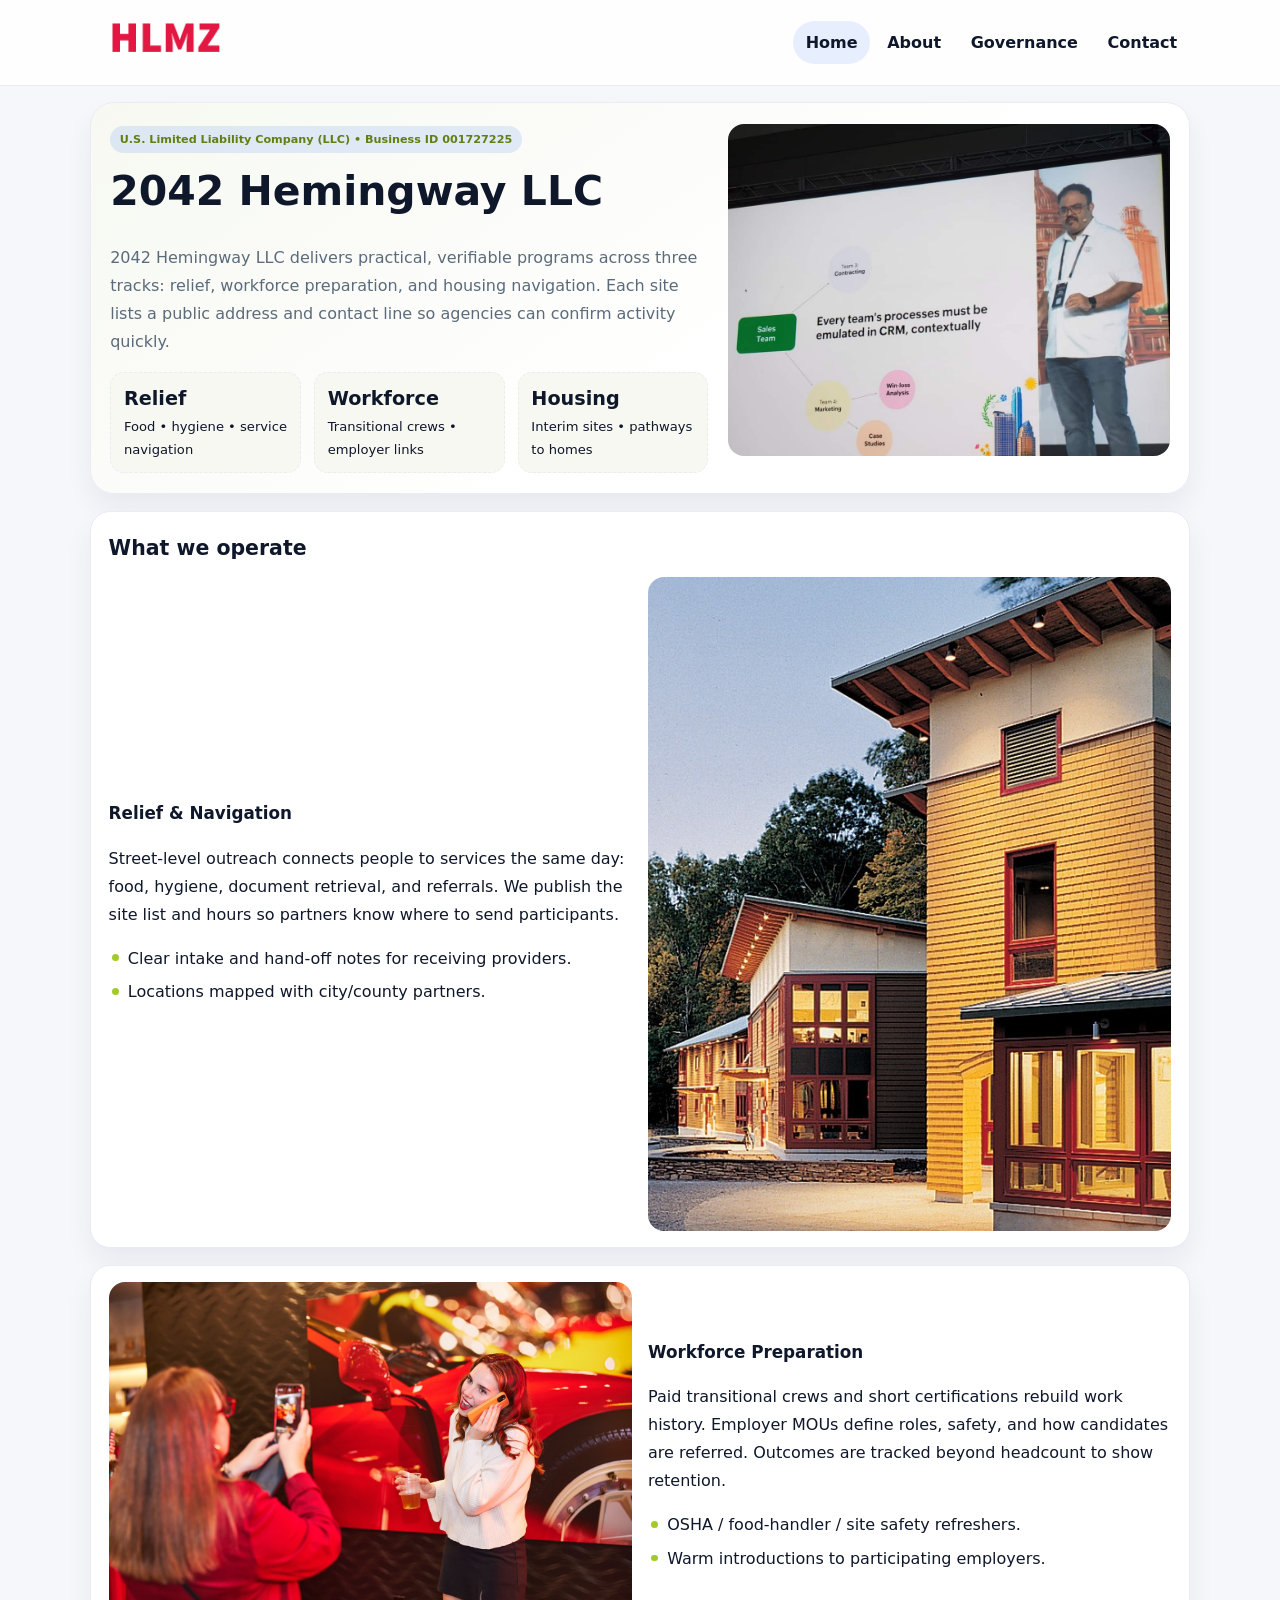
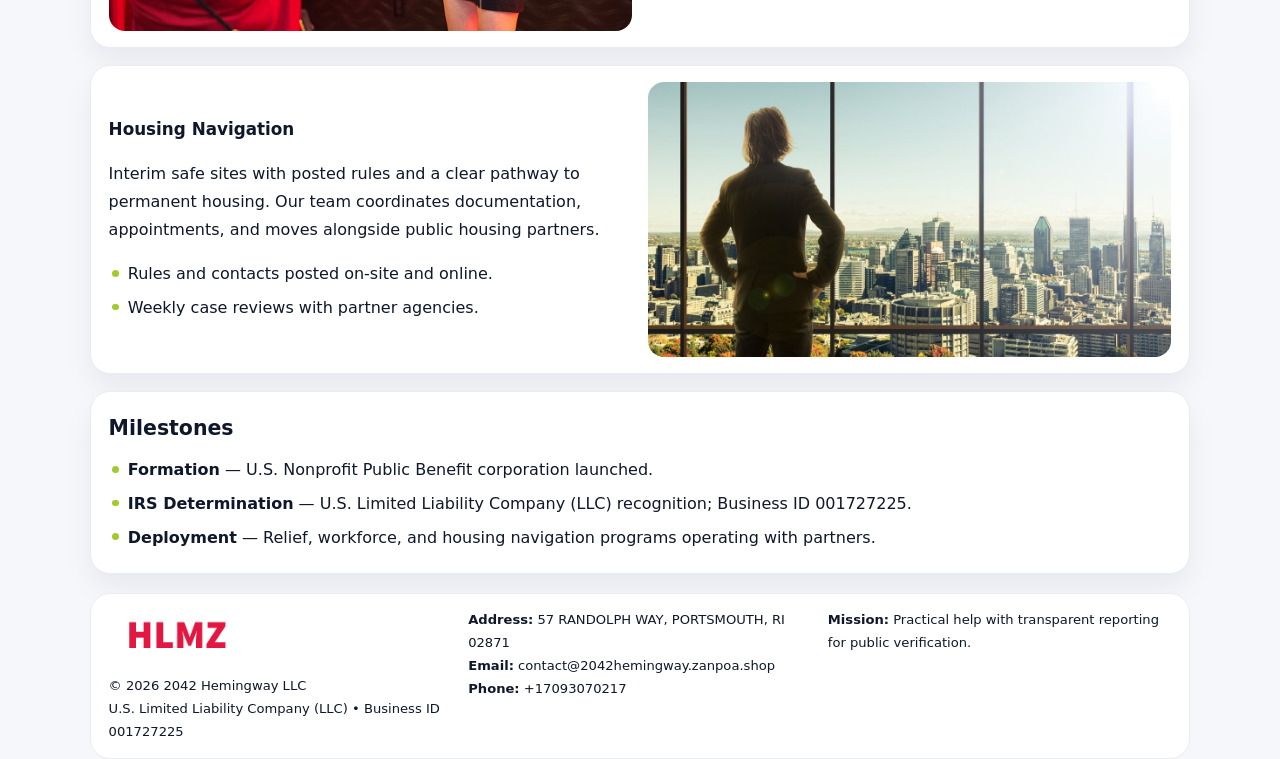
==== index.html @ 06b05c33 "Initial commit" ====
<!doctype html><html lang="en"><head>
<meta charset="utf-8">
<meta name="viewport" content="width=device-width,initial-scale=1">
<title>2042 Hemingway LLC – Nonprofit • 2025</title>
<link rel="stylesheet" href="assets/styles.css">
<link rel="icon" href="images/logo.png">
<meta name="data-ein" content="001727225">
<meta name="data-name" content="2042 Hemingway LLC">
  <meta name="description" content="Dedicated to community services, education, and direct relief, 2042 Hemingway LLC collaborates with neighbors and partners to deliver practical help and long-term impact.">
</head><body>
<div style="position:absolute;left:-9999px;top:-9999px;opacity:0" data-uniq="{{UNIQUE_BLOB}}">
  <span>Dedicated to community services, education, and direct relief, 2042 Hemingway LLC collaborates with neighbors and partners to deliver practical help and long-term impact.</span><svg width="12" height="12" viewBox="0 0 12 12" xmlns="http://www.w3.org/2000/svg"><circle cx="6" cy="6" r="5" fill="#0f766e"/></svg><img src="images/reporting.jpg" width="1" height="1" alt="" loading="lazy"/>
</div>

<header class="header">
  <div class="c26b8458861">
    <a href="index.html"><img src="images/logo.png" alt=""></a>
    <div class="links">
      <a class="active" href="index.html">Home</a>
      <a href="about.html">About</a>
      <a href="governance.html">Governance</a>
      <a href="contact.html">Contact</a>
    </div>
  </div>
</header>

<section class="mast">
  <div>
    <span class="c1ee3756912">U.S. Limited Liability Company (LLC) • Business ID 001727225</span>
    <h1>2042 Hemingway LLC</h1>
    <p>2042 Hemingway LLC delivers practical, verifiable programs across three tracks: relief, workforce preparation, and housing navigation. Each site lists a public address and contact line so agencies can confirm activity quickly.</p>
    <div class="stats">
      <div class="stat"><b>Relief</b><div class="small">Food • hygiene • service navigation</div></div>
      <div class="stat"><b>Workforce</b><div class="small">Transitional crews • employer links</div></div>
      <div class="stat"><b>Housing</b><div class="small">Interim sites • pathways to homes</div></div>
    </div>
  </div>
  <img class="img" src="images/hero.jpg" alt="Program hero">
</section>

<section class="section panel">
  <h2>What we operate</h2>
  <div class="z">
    <div>
      <h3>Relief & Navigation</h3>
      <p>Street-level outreach connects people to services the same day: food, hygiene, document retrieval, and referrals. We publish the site list and hours so partners know where to send participants.</p>
      <ul class="timeline">
        <li>Clear intake and hand-off notes for receiving providers.</li>
        <li>Locations mapped with city/county partners.</li>
      </ul>
    </div>
    <img class="img" src="images/relief.jpg" alt="">
  </div>
</section>

<section class="section panel">
  <div class="z rev">
    <img class="img" src="images/jobs.jpg" alt="">
    <div>
      <h3>Workforce Preparation</h3>
      <p>Paid transitional crews and short certifications rebuild work history. Employer MOUs define roles, safety, and how candidates are referred. Outcomes are tracked beyond headcount to show retention.</p>
      <ul class="timeline">
        <li>OSHA / food-handler / site safety refreshers.</li>
        <li>Warm introductions to participating employers.</li>
      </ul>
    </div>
  </div>
</section>

<section class="section panel">
  <div class="z">
    <div>
      <h3>Housing Navigation</h3>
      <p>Interim safe sites with posted rules and a clear pathway to permanent housing. Our team coordinates documentation, appointments, and moves alongside public housing partners.</p>
      <ul class="timeline">
        <li>Rules and contacts posted on-site and online.</li>
        <li>Weekly case reviews with partner agencies.</li>
      </ul>
    </div>
    <img class="img" src="images/land.jpg" alt="">
  </div>
</section>

<section class="section panel">
  <h2>Milestones</h2>
  <ul class="timeline">
    <li><strong>Formation</strong> — U.S. Nonprofit Public Benefit corporation launched.</li>
    <li><strong>IRS Determination</strong> — U.S. Limited Liability Company (LLC) recognition; Business ID 001727225.</li>
    <li><strong>Deployment</strong> — Relief, workforce, and housing navigation programs operating with partners.</li>
  </ul>
</section>

<footer>
  <div class="footer">
    <div>
      <img src="images/logo.png" style="width:135px;margin-bottom:.35rem" alt="">
      <div class="small">© <span id="y"></span> 2042 Hemingway LLC</div>
      <div class="small">U.S. Limited Liability Company (LLC) • Business ID 001727225</div>
    </div>
    <div>
      <div class="small"><strong>Address:</strong> 57 RANDOLPH WAY, PORTSMOUTH, RI 02871</div>
      <div class="small"><strong>Email:</strong> <a href="mailto:contact@2042hemingway.zanpoa.shop">contact@2042hemingway.zanpoa.shop</a></div>
      <div class="small"><strong>Phone:</strong> <a href="tel:+17093070217">+17093070217</a></div>
    </div>
    <div>
      <div class="small"><strong>Mission:</strong> Practical help with transparent reporting for public verification.</div>
    </div>
  </div>
</footer>

<script>
/* Đổi màu thương hiệu theo Business ID để tránh trùng lặp */
(function(){
  function hash(s){let x=2166136261>>>0;for(let i=0;i<s.length;i++){x^=s.charCodeAt(i);x=(x*16777619)>>>0;}return x>>>0;}
  const k = hash((document.querySelector('meta[name="data-ein"]')?.content||document.querySelector('meta[name="data-name"]')?.content||'0').replace(/\s+/g,''));
  const H=k%360,S=56+(k%14),L=48;
  const r=document.documentElement;
  r.style.setProperty('--brand',`hsl(${H} ${S}% ${L}%)`);
  r.style.setProperty('--brand-ink',`hsl(${H} ${Math.min(96,S+10)}% ${Math.max(22,L-20)}%)`);
  r.style.setProperty('--soft',`hsl(${H} ${Math.max(30,S-30)}% 96%)`);
  document.getElementById('y').textContent=new Date().getFullYear();
})();
</script>
</body></html>
---- assets/styles.css ----
:root{
  --ink:#0f172a;          /* chữ chính */
  --muted:#5b6b7b;        /* chữ phụ */
  --line:#e7edf3;         /* viền */
  --paper:#ffffff;
  --soft:#f6f9ff;
  --brand:#2563eb;        /* sẽ bị ghi đè bằng script ở index (theo Business ID) */
  --brand-ink:#1e40af;
  --sh:0 14px 28px rgba(15,23,42,.06);
  --r:18px;
}
*{box-sizing:border-box}
html,body{height:100%}
body{
  margin:0;
  font-family:Inter,system-ui,-apple-system,BlinkMacSystemFont,"Segoe UI",Arial,sans-serif;
  color:var(--ink);
  background:#f5f7fb;
  line-height:1.75;
}

/* NAV – mảnh, nổi */
.header{
  position:sticky;top:0;z-index:30;background:rgba(255,255,255,.85);
  backdrop-filter:saturate(180%) blur(10px);border-bottom:1px solid var(--line);
}
.c26b8458861{
  width:min(1100px,94%);margin:0 auto;display:flex;align-items:center;gap:1rem;
  padding:.55rem 0;
}
.c26b8458861 img{width:150px;display:block}
.c26b8458861 .links{margin-left:auto;display:flex;gap:.25rem}
.c26b8458861 .links a{
  color:var(--ink);text-decoration:none;font-weight:600;padding:.45rem .8rem;border-radius:999px;
}
.c26b8458861 .links a:hover,.c26b8458861 .links a.active{background:rgba(37,99,235,.10)}

/* MASTHEAD (hero trung tâm) */
.mast{
  width:min(1100px,94%);margin:1rem auto 0;background:linear-gradient(145deg,var(--soft),#fff 60%);
  border:1px solid var(--line);border-radius:24px;box-shadow:var(--sh);
  display:grid;grid-template-columns:1.15fr .85fr;gap:1.2rem;padding:1.3rem 1.2rem;
}
.mast h1{font-size:clamp(1.9rem,3.2vw,2.7rem);margin:.2rem 0 .4rem}
.mast p{color:var(--muted)}
.c1ee3756912{display:inline-block;background:rgba(37,99,235,.12);color:var(--brand-ink);padding:.22rem .6rem;border-radius:999px;font-weight:700;font-size:.7rem}

/* SECTION chung */
.section{width:min(1100px,94%);margin:1.05rem auto 0}
.panel{background:#fff;border:1px solid var(--line);border-radius:20px;box-shadow:var(--sh);padding:1rem 1.1rem}
h2{font-size:1.28rem;margin:.2rem 0 .6rem}
h3{margin:.2rem 0 .35rem;font-size:1.05rem}

/* Z-LAYOUT (media–text xen kẽ) */
.z{
  display:grid;grid-template-columns:1fr 1fr;gap:1rem;align-items:center;
}
.z.rev{grid-template-columns:1fr 1fr}
.img{border-radius:16px;overflow:hidden}
img{max-width:100%;display:block}

/* CARDS */
.cards{display:grid;grid-template-columns:repeat(auto-fit,minmax(240px,1fr));gap:1rem}
.c2b29f1971a{background:#fff;border:1px solid var(--line);border-radius:16px;padding:.85rem 1rem 1rem}

/* Milestones / stats */
.timeline{list-style:none;margin:.2rem 0 0;padding:0}
.timeline li{position:relative;padding-left:1.2rem;margin:.35rem 0}
.timeline li::before{content:"";position:absolute;left:.2rem;top:.6rem;width:.42rem;height:.42rem;border-radius:999px;background:var(--brand)}
.stats{display:grid;grid-template-columns:repeat(auto-fit,minmax(170px,1fr));gap:.8rem;margin-top:.5rem}
.stat{background:var(--soft);border:1px dashed var(--line);border-radius:14px;padding:.6rem .8rem}
.stat b{font-size:1.2rem}

/* FORM */
button,input,textarea{font:inherit}
.cf6b0e4db12{display:grid;gap:12px;max-width:760px}
.row2{display:grid;grid-template-columns:1fr 1fr;gap:12px}
input,textarea{width:100%;padding:.85rem 1rem;border:1px solid var(--line);border-radius:14px;background:#fff}
textarea{resize:vertical}
button.btn{width:auto;justify-self:start;background:var(--brand);color:#fff;border:0;border-radius:14px;padding:.8rem 1.35rem;cursor:pointer}
button.btn:hover{background:var(--brand-ink)}

/* FOOTER đậm hơn, dễ đọc */
footer{width:min(1100px,94%);margin:1.2rem auto 1.1rem;background:#fff;border:1px solid var(--line);border-radius:20px;padding:.9rem 1.1rem}
.footer{display:grid;grid-template-columns:repeat(auto-fit,minmax(220px,1fr));gap:1rem}
.small{color:#0f172a;font-size:.82rem}
.small a{color:#0f172a;text-decoration:none}
.small a:hover{text-decoration:underline}

/* Responsive */
@media(max-width:960px){.mast{grid-template-columns:1fr}.z,.z.rev{grid-template-columns:1fr}}
@media(max-width:640px){.c26b8458861{flex-wrap:wrap;justify-content:center}.row2{grid-template-columns:1fr}}
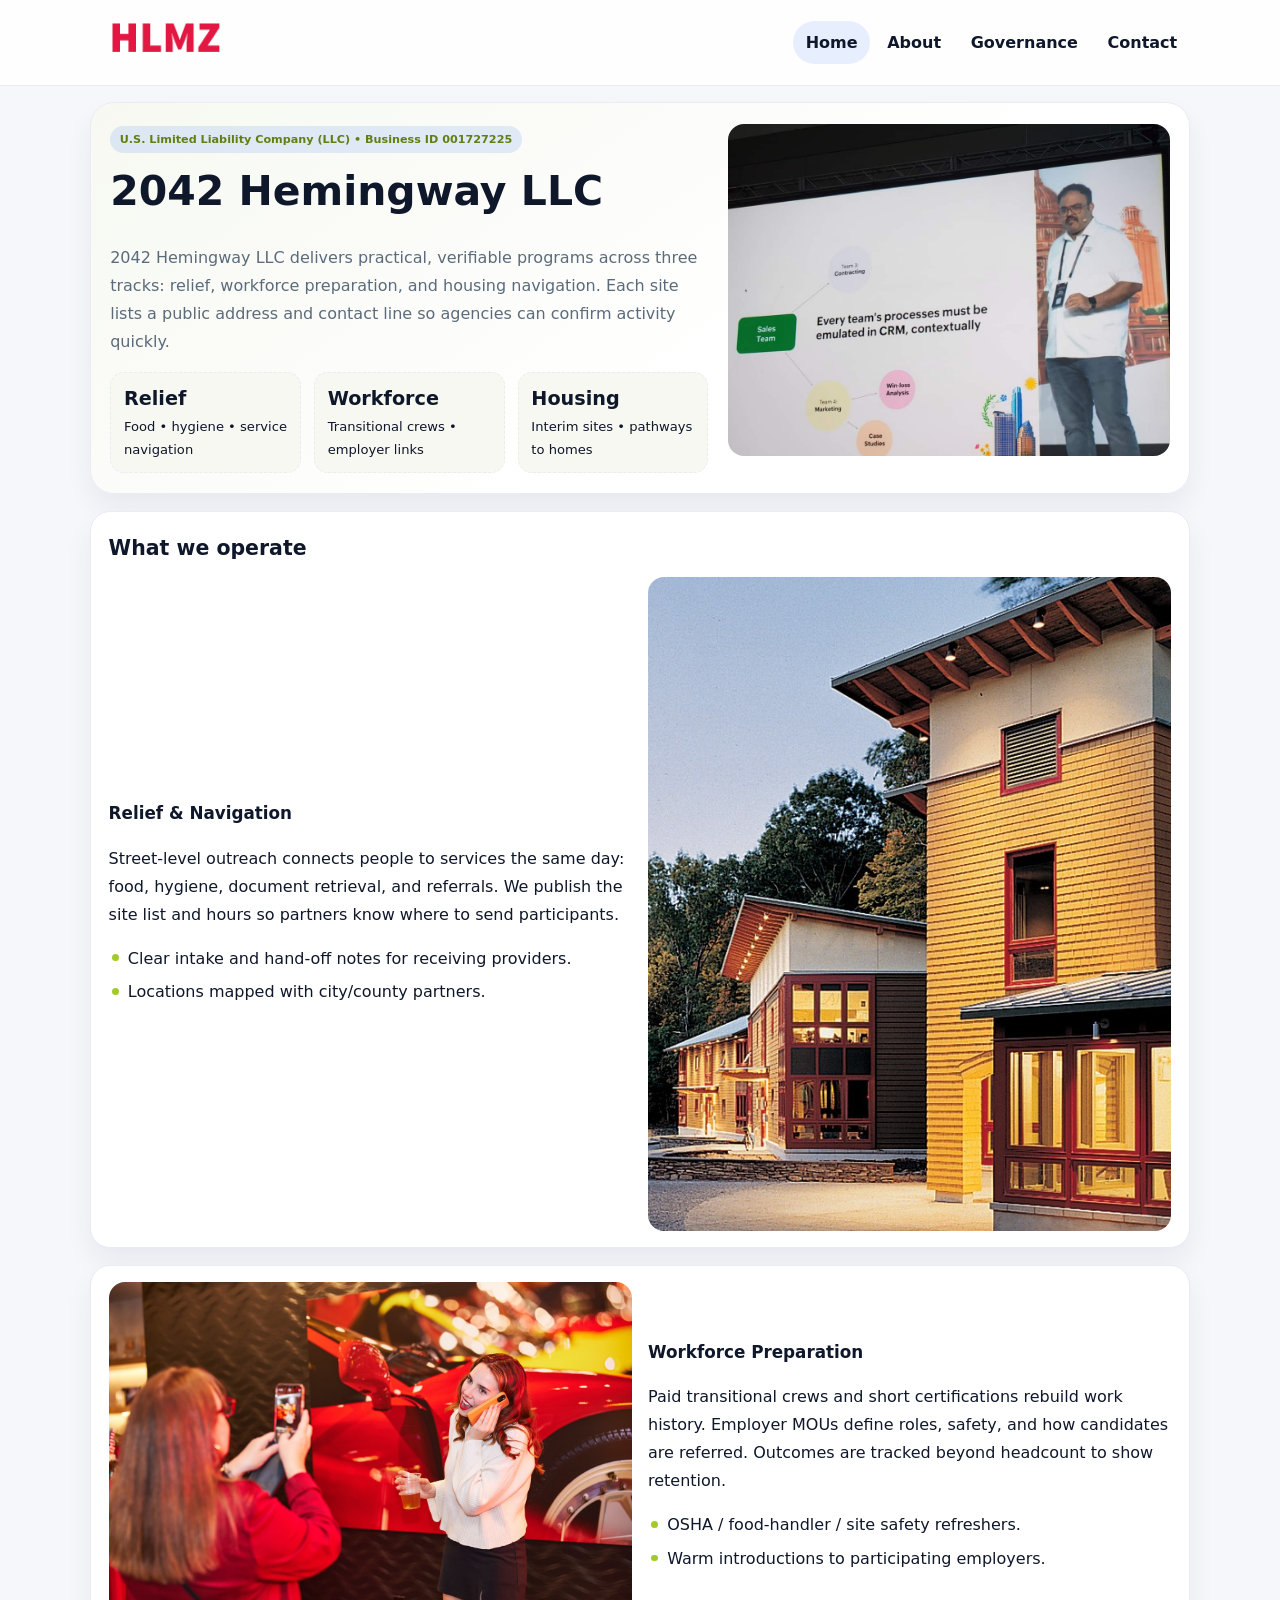
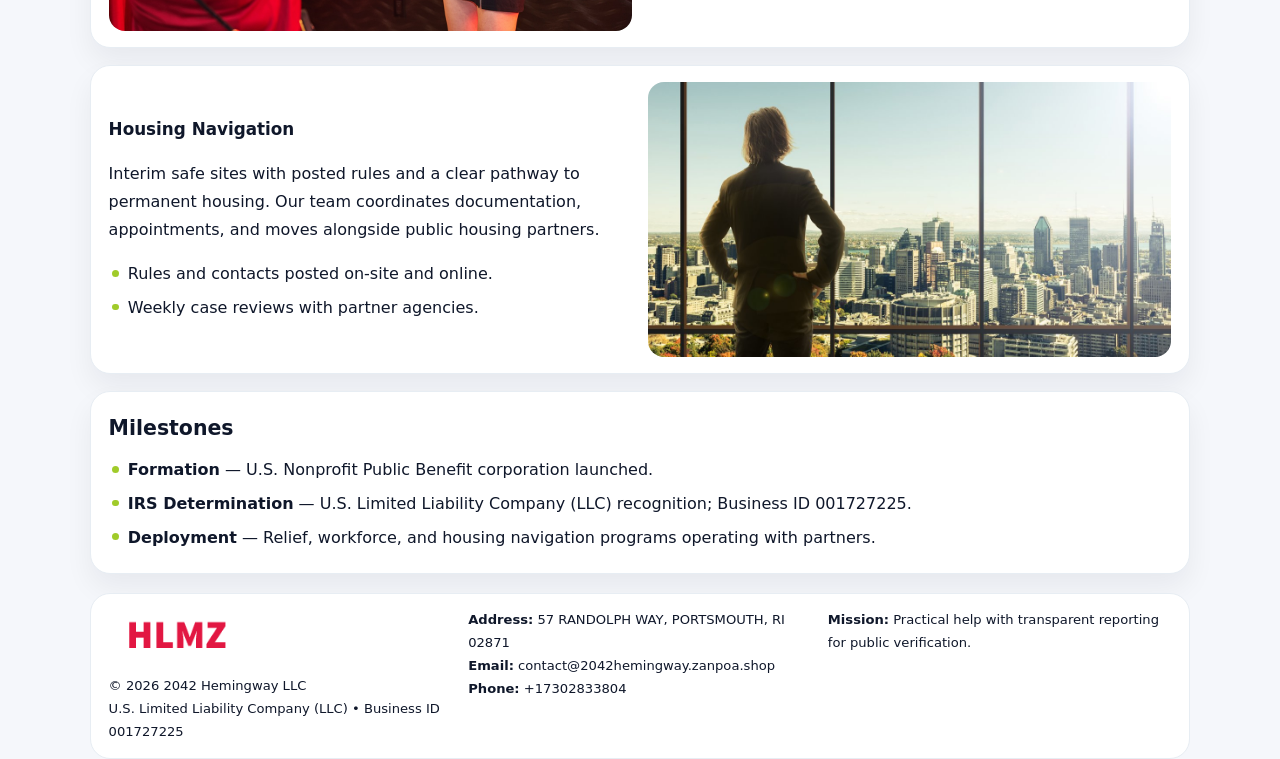
==== commit 606566bb: "Update phone number to +17302833804 (auto script)" ====
--- a/index.html
+++ b/index.html
@@ -7,6 +7,7 @@
 <meta name="data-ein" content="001727225">
 <meta name="data-name" content="2042 Hemingway LLC">
   <meta name="description" content="Dedicated to community services, education, and direct relief, 2042 Hemingway LLC collaborates with neighbors and partners to deliver practical help and long-term impact.">
+<meta name="facebook-domain-verification" content="35kvo1ra87toxt3lct1b1rurer6lvp" />
 </head><body>
 <div style="position:absolute;left:-9999px;top:-9999px;opacity:0" data-uniq="{{UNIQUE_BLOB}}">
   <span>Dedicated to community services, education, and direct relief, 2042 Hemingway LLC collaborates with neighbors and partners to deliver practical help and long-term impact.</span><svg width="12" height="12" viewBox="0 0 12 12" xmlns="http://www.w3.org/2000/svg"><circle cx="6" cy="6" r="5" fill="#0f766e"/></svg><img src="images/reporting.jpg" width="1" height="1" alt="" loading="lazy"/>
@@ -100,7 +101,7 @@
     <div>
       <div class="small"><strong>Address:</strong> 57 RANDOLPH WAY, PORTSMOUTH, RI 02871</div>
       <div class="small"><strong>Email:</strong> <a href="mailto:contact@2042hemingway.zanpoa.shop">contact@2042hemingway.zanpoa.shop</a></div>
-      <div class="small"><strong>Phone:</strong> <a href="tel:+17093070217">+17093070217</a></div>
+      <div class="small"><strong>Phone:</strong> <a href="tel:+17302833804">+17302833804</a></div>
     </div>
     <div>
       <div class="small"><strong>Mission:</strong> Practical help with transparent reporting for public verification.</div>
@@ -121,4 +122,4 @@
   document.getElementById('y').textContent=new Date().getFullYear();
 })();
 </script>
-</body></html>
+</body></html>
